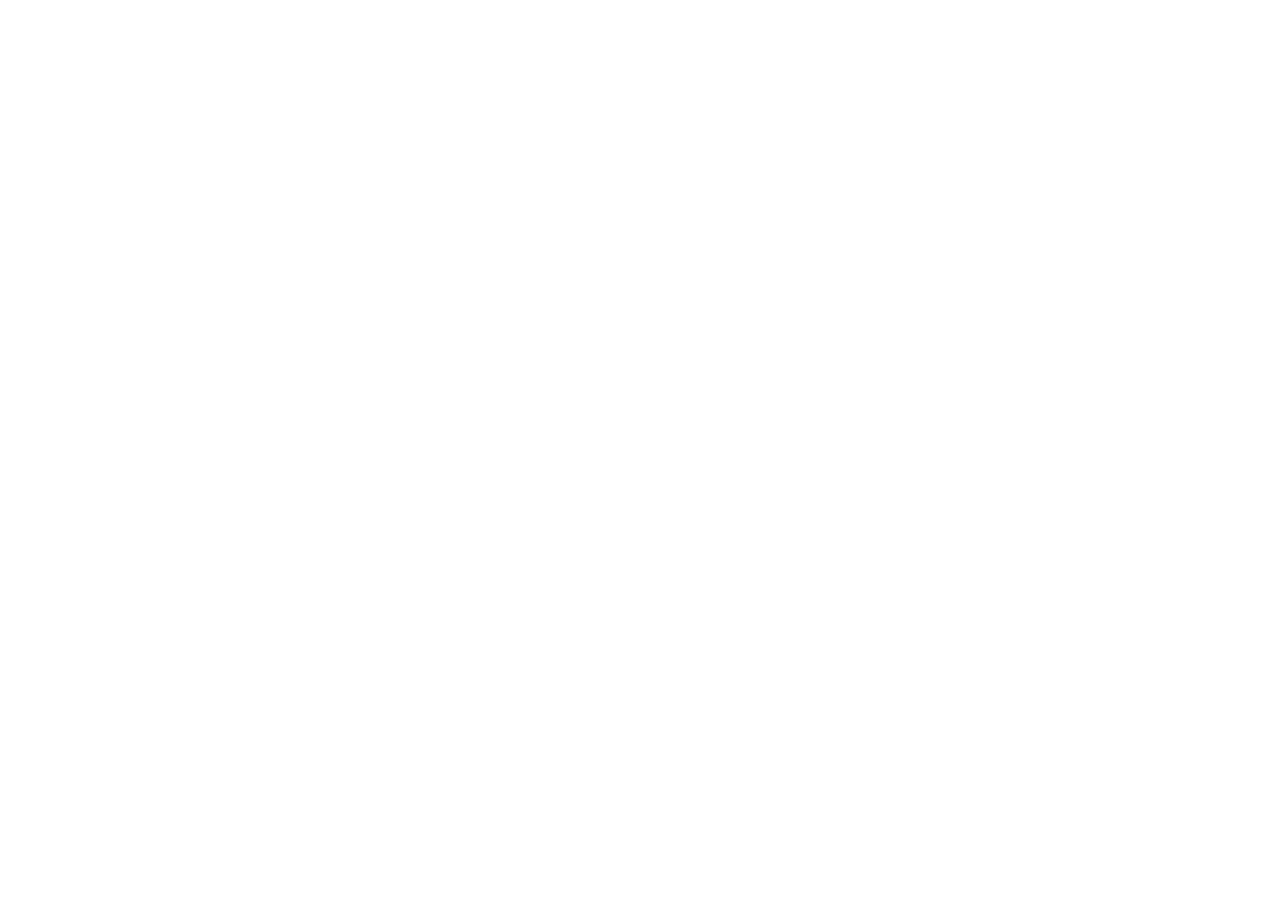
==== index.html @ d63ae53c "first commit on html" ====
<!DOCTYPE html>
<html lang="en">
<head>
    <meta charset="UTF-8">
    <meta http-equiv="X-UA-Compatible" content="IE=edge">
    <meta name="viewport" content="width=device-width, initial-scale=1.0">
    <link rel="stylesheet" href="https://cdn.jsdelivr.net/npm/bootstrap@4.6.0/dist/css/bootstrap.min.css">
    <title>pizza bites</title>
</head>
<body>
    
</body>
</html>
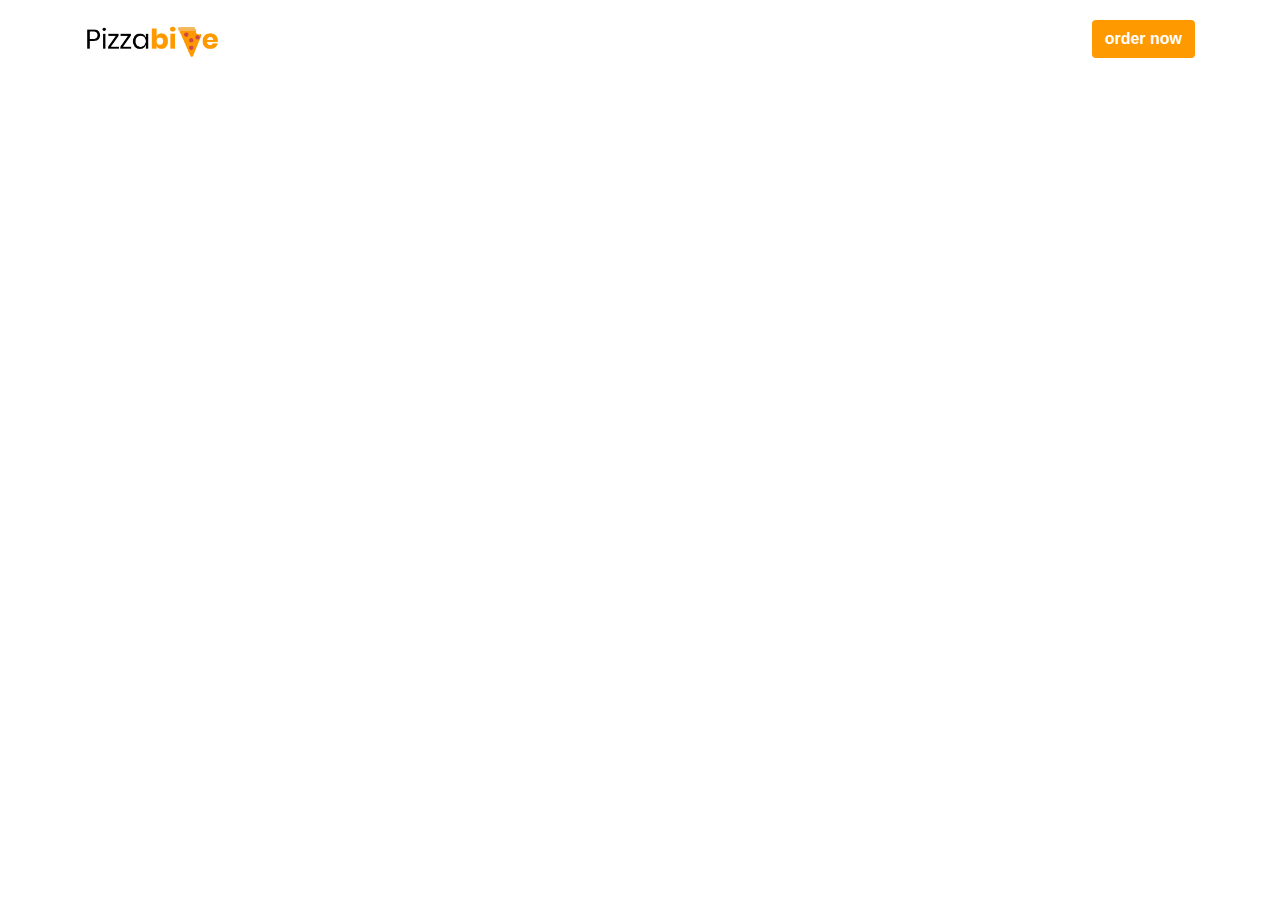
==== commit 70a4de1a: "creating pizzabite header" ====
--- a/index.html
+++ b/index.html
@@ -3,11 +3,46 @@
 <head>
     <meta charset="UTF-8">
     <meta http-equiv="X-UA-Compatible" content="IE=edge">
+    <link rel="apple-touch-icon" sizes="57x57" href="/apple-icon-57x57.png">
+    <link rel="apple-touch-icon" sizes="60x60" href="/apple-icon-60x60.png">
+    <link rel="apple-touch-icon" sizes="72x72" href="/apple-icon-72x72.png">
+    <link rel="apple-touch-icon" sizes="76x76" href="/apple-icon-76x76.png">
+    <link rel="apple-touch-icon" sizes="114x114" href="/apple-icon-114x114.png">
+    <link rel="apple-touch-icon" sizes="120x120" href="/apple-icon-120x120.png">
+    <link rel="apple-touch-icon" sizes="144x144" href="/apple-icon-144x144.png">
+    <link rel="apple-touch-icon" sizes="152x152" href="/apple-icon-152x152.png">
+    <link rel="apple-touch-icon" sizes="180x180" href="/apple-icon-180x180.png">
+    <link rel="icon" type="image/png" sizes="192x192"  href="/android-icon-192x192.png">
+    <link rel="icon" type="image/png" sizes="32x32" href="/favicon-32x32.png">
+    <link rel="icon" type="image/png" sizes="96x96" href="/favicon-96x96.png">
+    <link rel="icon" type="image/png" sizes="16x16" href="/favicon-16x16.png">
+    <link rel="manifest" href="/manifest.json">
+    <meta name="msapplication-TileColor" content="#ffffff">
+    <meta name="msapplication-TileImage" content="/ms-icon-144x144.png">
+    <meta name="theme-color" content="#ffffff">
     <meta name="viewport" content="width=device-width, initial-scale=1.0">
     <link rel="stylesheet" href="https://cdn.jsdelivr.net/npm/bootstrap@4.6.0/dist/css/bootstrap.min.css">
-    <title>pizza bites</title>
+    <title>Pizzabites</title>
+    <link rel="stylesheet" href="css/style.css">
 </head>
 <body>
-    
+    <main class="pb_main">
+        <header class="pb_header">
+            <div class="container">
+                <div class="row">
+                    <div class="col-md-6">
+                        <div class="brand">
+                            <img src="images/pizzabite.png" alt="">
+                        </div>
+                    </div>
+                    <div class="col-md-6">
+                        <div class="order-sec">
+                            <a href="pages/place_order.html" class="btn pb_button">order now</a>
+                        </div>
+                    </div>
+                </div>
+            </div>
+        </header>
+    </main>
 </body>
 </html>--- a/css/style.css
+++ b/css/style.css
@@ -0,0 +1,18 @@
+.pb_header{
+    padding: 20px 0;
+    display: flex;
+    align-items: center;
+}
+.pb_header .brand img{
+    width: 26%;
+}
+.pb_button{
+    color: #fff;
+    font-weight: bold;
+    background-color: #FF9900;
+}
+.order-sec{
+    width: 100%;
+    display: flex;
+    justify-content: flex-end;
+}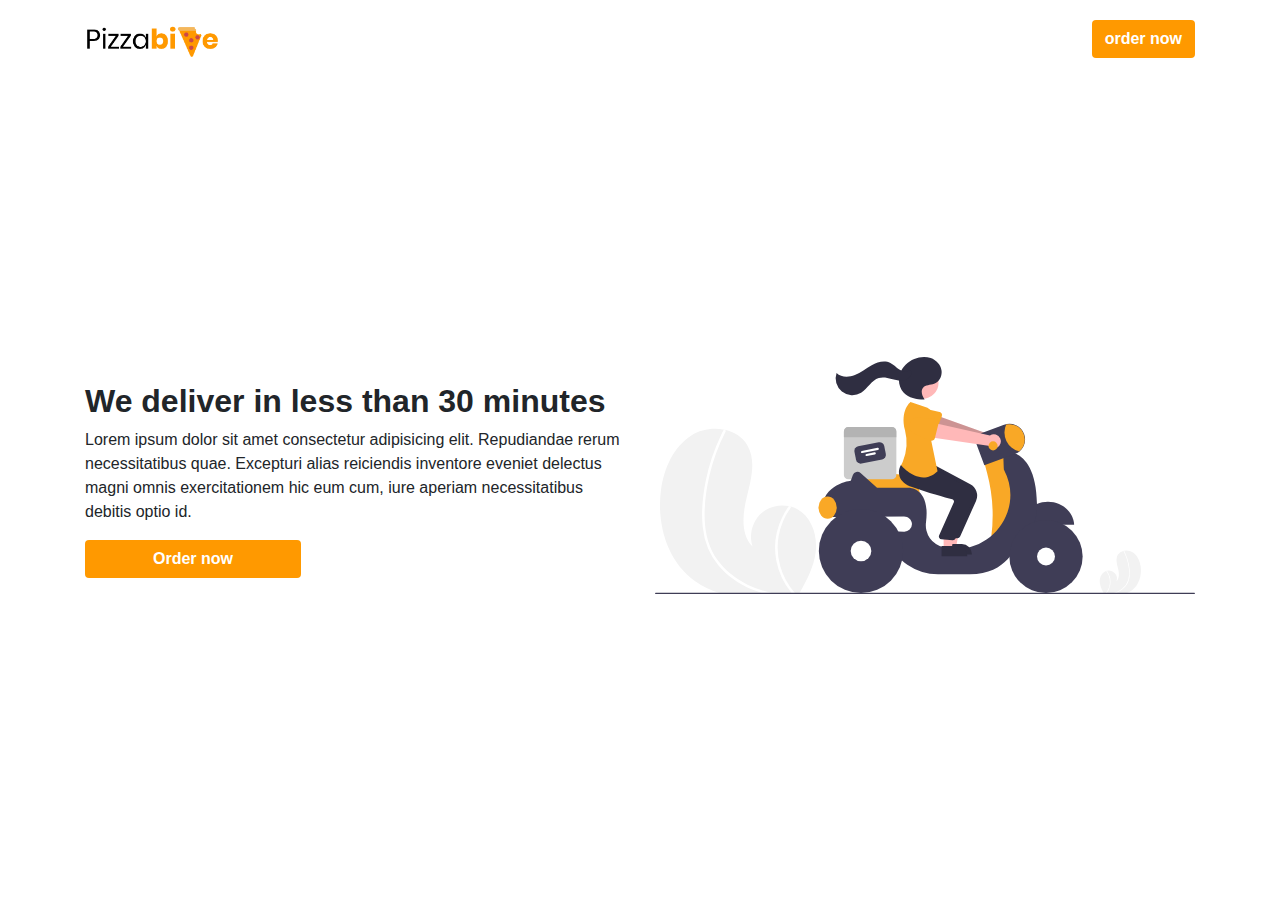
==== commit 0f6b0749: "adding content on the home page" ====
--- a/index.html
+++ b/index.html
@@ -43,6 +43,25 @@
                 </div>
             </div>
         </header>
+        <section class="hero-section">
+            <div class="container">
+                <div class="row">
+                    <div class="col-md-6">
+                        <div class="hero-content">
+                            <h1 class="h2">We deliver in less than 30 minutes</h1>
+                            <p>Lorem ipsum dolor sit amet consectetur adipisicing elit. Repudiandae rerum necessitatibus quae. Excepturi alias reiciendis inventore eveniet delectus magni omnis exercitationem hic eum cum, iure aperiam necessitatibus debitis optio id.</p>
+
+                            <a href="pages/place_order.html" class="btn pb_button cta">Order now</a>
+                        </div>
+                    </div>
+                    <div class="col-md-6">
+                        <div class="hero-image">
+                            <img src="images/delivary.svg" alt="">
+                        </div>
+                    </div>
+                </div>
+            </div>
+        </section>
     </main>
 </body>
 </html>--- a/css/style.css
+++ b/css/style.css
@@ -1,3 +1,6 @@
+.pb_main{
+    overflow: hidden;
+}
 .pb_header{
     padding: 20px 0;
     display: flex;
@@ -15,4 +18,30 @@
     width: 100%;
     display: flex;
     justify-content: flex-end;
+}
+.hero-section{
+    width: 100%;
+}
+.hero-section .hero-content{
+    width: 100%;
+    height: 88vh;
+    display: flex;
+    justify-content: center;
+    flex-direction: column;
+}
+.hero-section .hero-content h1{
+    font-weight: bolder;
+}
+.hero-section .hero-image{
+    display: flex;
+    align-items: center;
+    justify-content: center;
+    height: 87vh;
+}
+.hero-section .hero-image img{
+    object-fit: contain;
+    width: 100%;
+}
+.cta{
+    width: 40%;
 }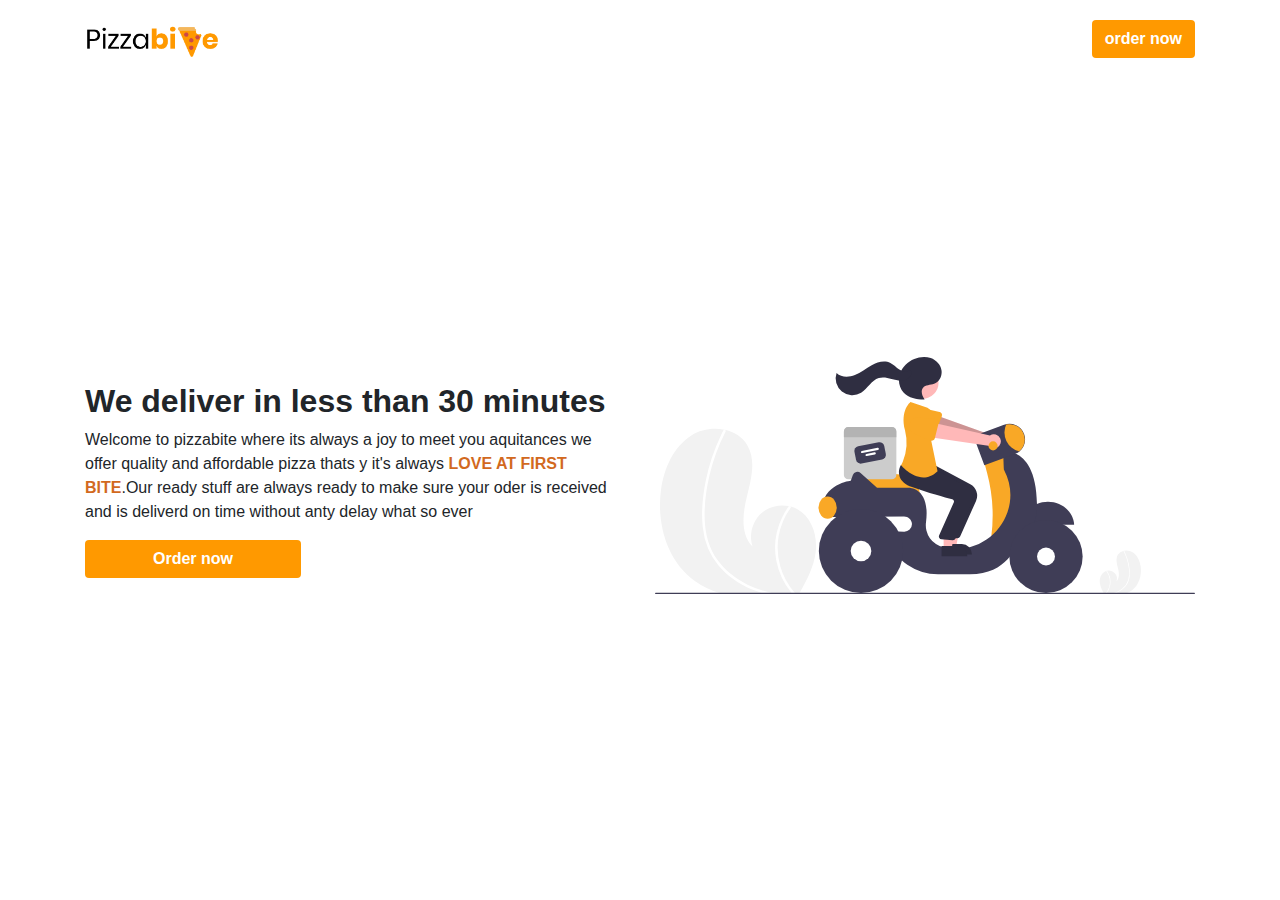
==== commit 25206146: "ading styling to my order-page" ====
--- a/index.html
+++ b/index.html
@@ -49,7 +49,7 @@
                     <div class="col-md-6">
                         <div class="hero-content">
                             <h1 class="h2">We deliver in less than 30 minutes</h1>
-                            <p>Lorem ipsum dolor sit amet consectetur adipisicing elit. Repudiandae rerum necessitatibus quae. Excepturi alias reiciendis inventore eveniet delectus magni omnis exercitationem hic eum cum, iure aperiam necessitatibus debitis optio id.</p>
+                            <p> Welcome to pizzabite where its always a joy to meet you aquitances we offer quality and affordable pizza thats y it's always <strong class="love">LOVE AT FIRST BITE</strong>.Our ready stuff are always ready to make sure your oder is received and is deliverd on time without anty delay what so ever</p>
 
                             <a href="pages/place_order.html" class="btn pb_button cta">Order now</a>
                         </div>
--- a/css/style.css
+++ b/css/style.css
@@ -44,4 +44,7 @@
 }
 .cta{
     width: 40%;
+}
+.love{
+    color: chocolate;
 }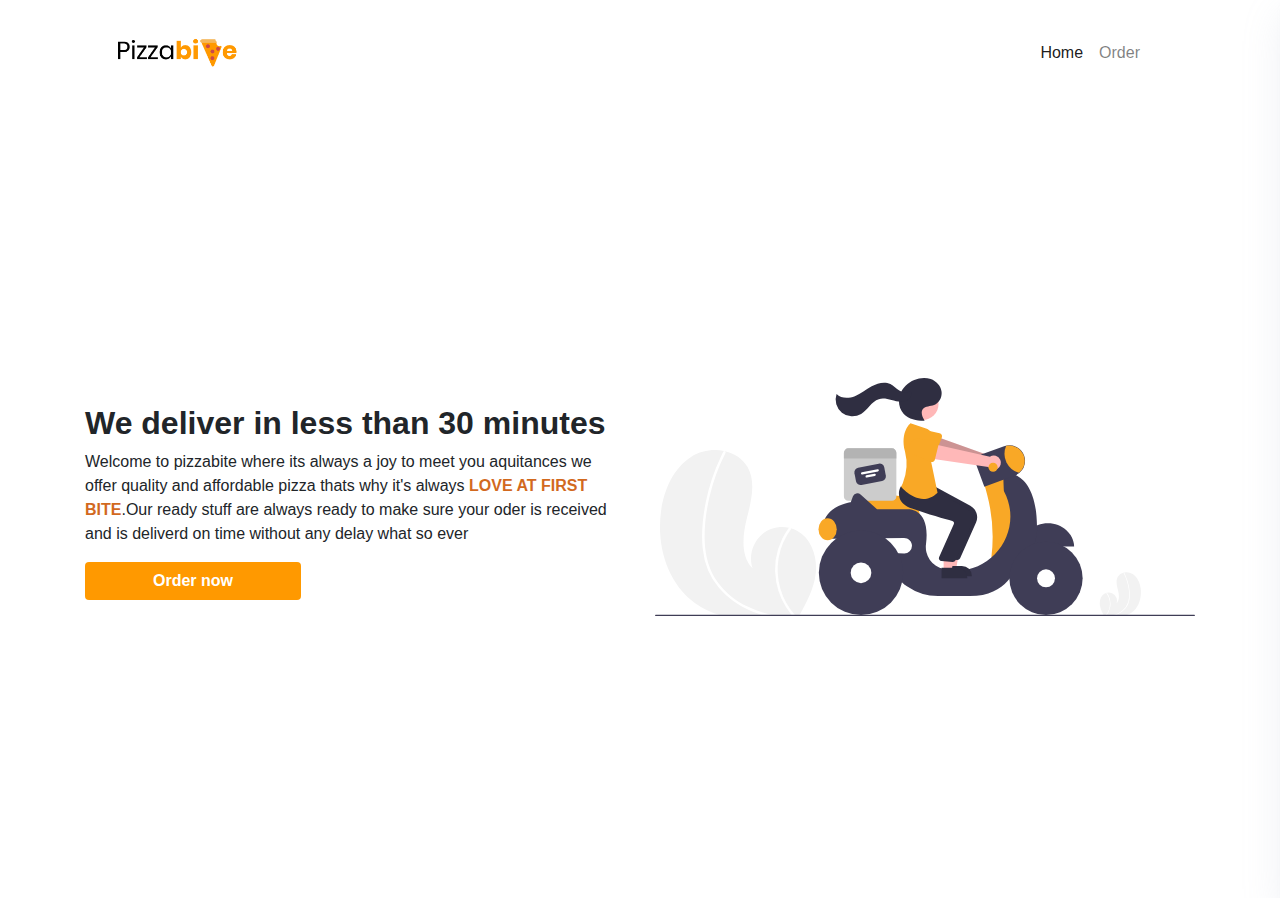
==== commit 232098fe: "adding content on the card to show the order manu" ====
--- a/index.html
+++ b/index.html
@@ -29,18 +29,31 @@
     <main class="pb_main">
         <header class="pb_header">
             <div class="container">
-                <div class="row">
-                    <div class="col-md-6">
-                        <div class="brand">
-                            <img src="images/pizzabite.png" alt="">
-                        </div>
+                <nav class="navbar navbar-expand-lg navbar-light bg-light">
+                    <div class="container-fluid">
+                      <a class="navbar-brand" href="#">
+                          <div class="brand"><img src="images/pizzabite.png" alt=""></div>
+                      </a>
+                      <button class="navbar-toggler" type="button" data-bs-toggle="collapse" data-bs-target="#navbarTogglerDemo02" aria-controls="navbarTogglerDemo02" aria-expanded="false" aria-label="Toggle navigation">
+                        <span class="navbar-toggler-icon"></span>
+                      </button>
+                      <div class="collapse navbar-collapse" id="navbarTogglerDemo02">
+                        <ul class="navbar-nav me-auto mb-2 mb-lg-0">
+                          <li class="nav-item">
+                            <a class="nav-link active" aria-current="page" href="index.html">Home</a>
+                          </li>
+                          <li class="nav-item">
+                            <a class="nav-link" href="pages/place_order.html">Order</a>
+                          </li>
+                          <li class="nav-item">
+                            <a class="nav-link" href="">
+                                <i class="fas fa-shopping-cart"></i>
+                            </a>
+                          </li>
+                        </ul>
+                      </div>
                     </div>
-                    <div class="col-md-6">
-                        <div class="order-sec">
-                            <a href="pages/place_order.html" class="btn pb_button">order now</a>
-                        </div>
-                    </div>
-                </div>
+                </nav>
             </div>
         </header>
         <section class="hero-section">
@@ -49,7 +62,7 @@
                     <div class="col-md-6">
                         <div class="hero-content">
                             <h1 class="h2">We deliver in less than 30 minutes</h1>
-                            <p> Welcome to pizzabite where its always a joy to meet you aquitances we offer quality and affordable pizza thats y it's always <strong class="love">LOVE AT FIRST BITE</strong>.Our ready stuff are always ready to make sure your oder is received and is deliverd on time without anty delay what so ever</p>
+                            <p> Welcome to pizzabite where its always a joy to meet you aquitances we offer quality and affordable pizza thats why it's always <strong class="love">LOVE AT FIRST BITE</strong>.Our ready stuff are always ready to make sure your oder is received and is deliverd on time without any delay what so ever</p>
 
                             <a href="pages/place_order.html" class="btn pb_button cta">Order now</a>
                         </div>
@@ -62,6 +75,37 @@
                 </div>
             </div>
         </section>
+        <div class="checkout-section" id="checkout">
+            <div class="heading">
+                <h2 class="h4">Order summary</h2>
+            </div>
+            <p><strong>items: 1 Items</strong></p>
+            <div class="order-sum">
+                <div class="card mb-3 pb_card" style="max-width: 540px;">
+                    <div class="row g-0">
+                      <div class="col-md-4 card-img">
+                        <img src="" alt="...">
+                      </div>
+                      <div class="col-md-8">
+                        <div class="card-body">
+                          <h5 class="card-title">Large chicken gluten free pizza</h5>
+                          <div class="items-count">
+                              <button class="btn count">-</button>
+                              <p id="count" class="count-num" style="position: relative; top: 10px;">1</p>
+                              <button class="btn count">+</button>
+                              <p style="position: relative; top: 10px;">X 1800</p>
+                          </div>
+                        </div>
+                      </div>
+                    </div>
+                </div>
+            </div>
+
+            <div class="pb_checkout-total">
+                <p>Total: <strong>KSH 1800</strong></p>
+            </div>
+        </div>
     </main>
+    <script src="https://kit.fontawesome.com/cb22a78b37.js" crossorigin="anonymous"></script>
 </body>
 </html>--- a/css/style.css
+++ b/css/style.css
@@ -1,10 +1,19 @@
 .pb_main{
     overflow: hidden;
+    overflow-x: hidden!important;
+    position: relative;
 }
 .pb_header{
     padding: 20px 0;
     display: flex;
     align-items: center;
+}
+.navbar{
+    background-color: #fff!important;
+}
+.collapse{
+    display: flex!important;
+    justify-content: flex-end;
 }
 .pb_header .brand img{
     width: 26%;
@@ -13,6 +22,12 @@
     color: #fff;
     font-weight: bold;
     background-color: #FF9900;
+}
+.nav-link{
+    position: relative;
+}
+.nav-link:hover{
+    color:  #FF9900!important;
 }
 .order-sec{
     width: 100%;
@@ -47,4 +62,58 @@
 }
 .love{
     color: chocolate;
+}
+.checkout-section{
+    width: 500px;
+    position: absolute;
+    right: -504px;
+    padding: 40px 30px;
+    top: 0;
+    background-color: #fff;
+    height: 100vh;
+    box-shadow: 0 5px 10px rgba(154,160,185,.05), 0 15px 40px rgba(166,173,201,.2);
+}
+.checkout-section h2{
+    margin-bottom: 30px;
+}
+.pb_card{
+    width: 100%!important;
+    box-shadow: 0 7px 30px -10px rgba(150,170,180,0.5);
+    border: 0 solid transparent;
+    padding: 20px;
+}
+.pb_card .card-title{
+    font-size: 15px;
+    font-weight: bolder;
+}
+.pb_card .card-img{
+    width: 90px;
+    height: 90px;   
+    position: relative;
+}
+.pb_card .card-img img{
+    object-fit: contain;
+    width: 90px;
+}
+.order-sum{
+    margin-top: 15px;
+    overflow-y: auto;
+}
+.items-count{
+    display: flex;
+    align-items: center;
+}
+.items-count .count{
+    padding: 10px;
+    background-color: chocolate;
+    height: 32px;
+    display: flex;
+    align-items: center;
+    justify-content: center;
+    color: white;
+    font-weight: bold;
+    margin: 0 10px;
+}
+.pb_checkout-total{
+    margin-top: 30px;
 }